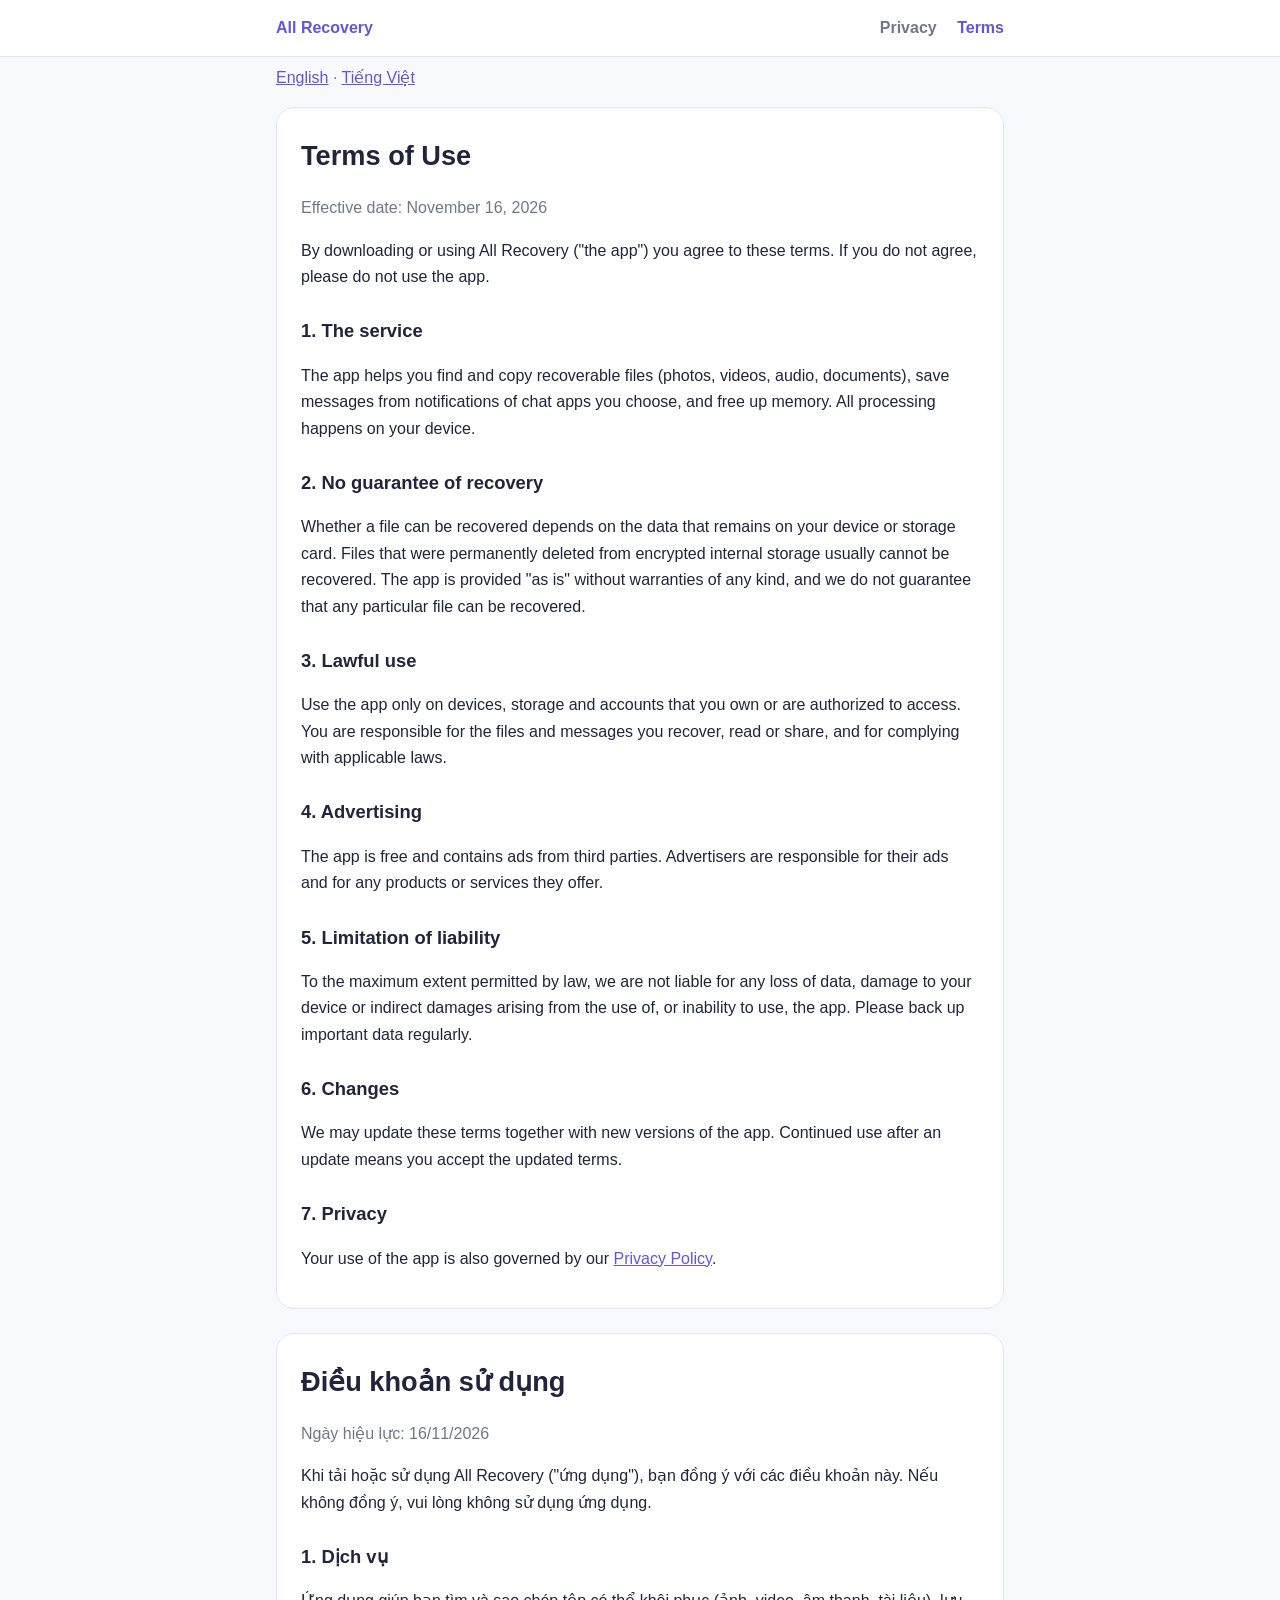
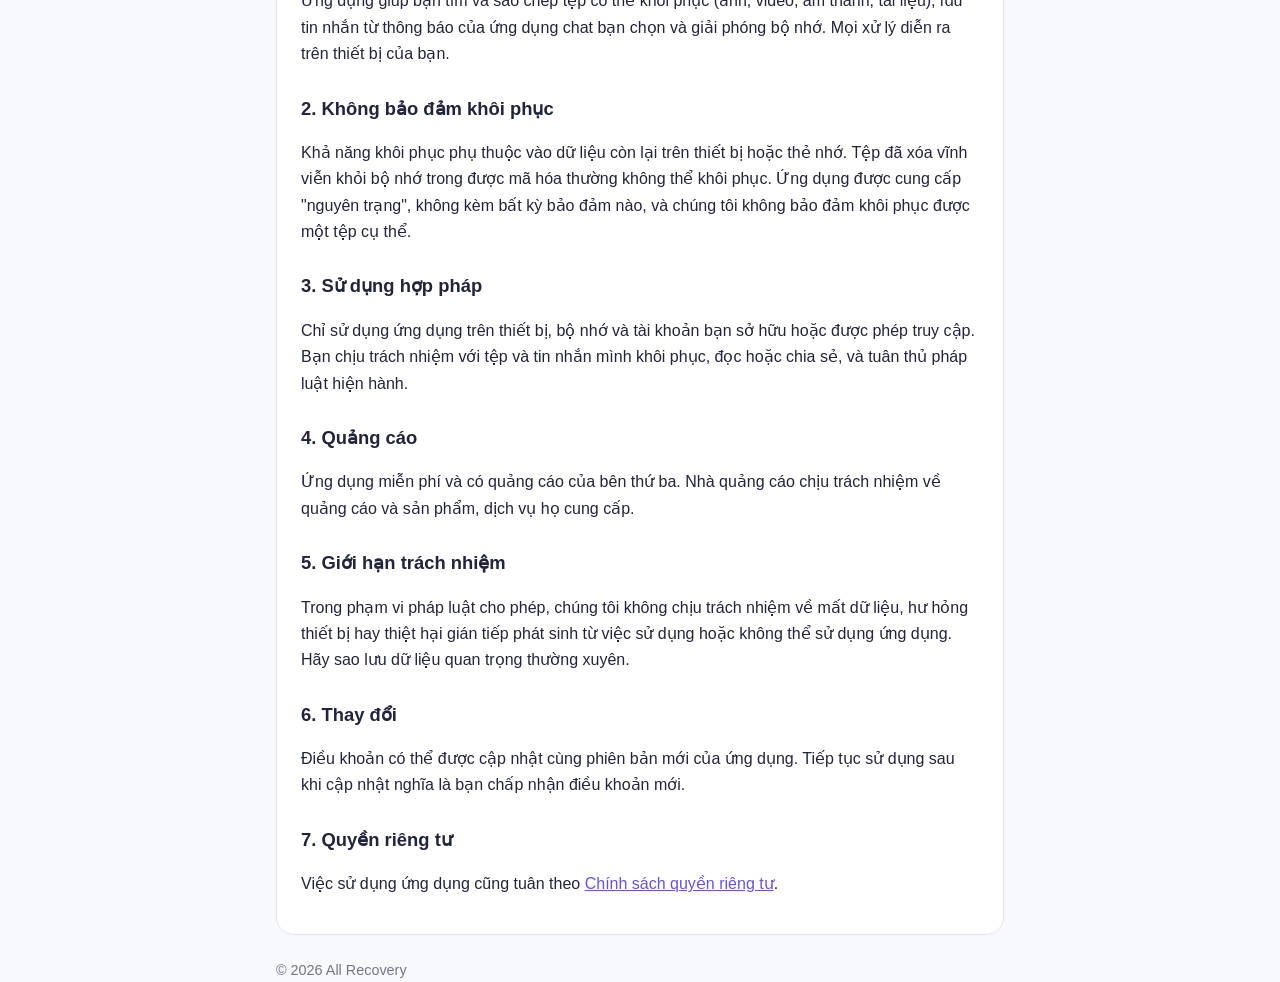
==== terms.html @ 8019b17d "add privacy policy and terms" ====
<!doctype html>
<html lang="en">
<head>
  <meta charset="utf-8">
  <meta name="viewport" content="width=device-width, initial-scale=1">
  <title>All Recovery – Terms of Use</title>
  <link rel="stylesheet" href="style.css">
</head>
<body>
  <header>
    <div class="wrap">
      <span class="brand">All Recovery</span>
      <nav>
        <a href="index.html">Privacy</a>
        <a href="terms.html" class="active">Terms</a>
      </nav>
    </div>
  </header>

  <main class="wrap">
    <div class="lang">
      <a href="#en">English</a> · <a href="#vi">Tiếng Việt</a>
    </div>

    <article id="en">
      <h1>Terms of Use</h1>
      <p class="muted">Effective date: November 16, 2026</p>
      <p>By downloading or using All Recovery ("the app") you agree to these terms. If you do not agree, please do
        not use the app.</p>

      <h2>1. The service</h2>
      <p>The app helps you find and copy recoverable files (photos, videos, audio, documents), save messages from
        notifications of chat apps you choose, and free up memory. All processing happens on your device.</p>

      <h2>2. No guarantee of recovery</h2>
      <p>Whether a file can be recovered depends on the data that remains on your device or storage card. Files that
        were permanently deleted from encrypted internal storage usually cannot be recovered. The app is provided
        "as is" without warranties of any kind, and we do not guarantee that any particular file can be recovered.</p>

      <h2>3. Lawful use</h2>
      <p>Use the app only on devices, storage and accounts that you own or are authorized to access. You are
        responsible for the files and messages you recover, read or share, and for complying with applicable laws.</p>

      <h2>4. Advertising</h2>
      <p>The app is free and contains ads from third parties. Advertisers are responsible for their ads and for
        any products or services they offer.</p>

      <h2>5. Limitation of liability</h2>
      <p>To the maximum extent permitted by law, we are not liable for any loss of data, damage to your device or
        indirect damages arising from the use of, or inability to use, the app. Please back up important data
        regularly.</p>

      <h2>6. Changes</h2>
      <p>We may update these terms together with new versions of the app. Continued use after an update means you
        accept the updated terms.</p>

      <h2>7. Privacy</h2>
      <p>Your use of the app is also governed by our <a href="index.html">Privacy Policy</a>.</p>
    </article>

    <hr>

    <article id="vi" lang="vi">
      <h1>Điều khoản sử dụng</h1>
      <p class="muted">Ngày hiệu lực: 16/11/2026</p>
      <p>Khi tải hoặc sử dụng All Recovery ("ứng dụng"), bạn đồng ý với các điều khoản này. Nếu không đồng ý, vui
        lòng không sử dụng ứng dụng.</p>

      <h2>1. Dịch vụ</h2>
      <p>Ứng dụng giúp bạn tìm và sao chép tệp có thể khôi phục (ảnh, video, âm thanh, tài liệu), lưu tin nhắn từ
        thông báo của ứng dụng chat bạn chọn và giải phóng bộ nhớ. Mọi xử lý diễn ra trên thiết bị của bạn.</p>

      <h2>2. Không bảo đảm khôi phục</h2>
      <p>Khả năng khôi phục phụ thuộc vào dữ liệu còn lại trên thiết bị hoặc thẻ nhớ. Tệp đã xóa vĩnh viễn khỏi bộ
        nhớ trong được mã hóa thường không thể khôi phục. Ứng dụng được cung cấp "nguyên trạng", không kèm bất kỳ bảo
        đảm nào, và chúng tôi không bảo đảm khôi phục được một tệp cụ thể.</p>

      <h2>3. Sử dụng hợp pháp</h2>
      <p>Chỉ sử dụng ứng dụng trên thiết bị, bộ nhớ và tài khoản bạn sở hữu hoặc được phép truy cập. Bạn chịu trách
        nhiệm với tệp và tin nhắn mình khôi phục, đọc hoặc chia sẻ, và tuân thủ pháp luật hiện hành.</p>

      <h2>4. Quảng cáo</h2>
      <p>Ứng dụng miễn phí và có quảng cáo của bên thứ ba. Nhà quảng cáo chịu trách nhiệm về quảng cáo và sản phẩm,
        dịch vụ họ cung cấp.</p>

      <h2>5. Giới hạn trách nhiệm</h2>
      <p>Trong phạm vi pháp luật cho phép, chúng tôi không chịu trách nhiệm về mất dữ liệu, hư hỏng thiết bị hay
        thiệt hại gián tiếp phát sinh từ việc sử dụng hoặc không thể sử dụng ứng dụng. Hãy sao lưu dữ liệu quan trọng
        thường xuyên.</p>

      <h2>6. Thay đổi</h2>
      <p>Điều khoản có thể được cập nhật cùng phiên bản mới của ứng dụng. Tiếp tục sử dụng sau khi cập nhật nghĩa là
        bạn chấp nhận điều khoản mới.</p>

      <h2>7. Quyền riêng tư</h2>
      <p>Việc sử dụng ứng dụng cũng tuân theo <a href="index.html#vi">Chính sách quyền riêng tư</a>.</p>
    </article>
  </main>

  <footer class="wrap muted">© 2026 All Recovery</footer>
</body>
</html>
---- style.css ----
:root {
  --bg: #f8f9fd;
  --surface: #ffffff;
  --ink: #22243b;
  --muted: #74758a;
  --primary: #6554d9;
  --line: #e6e0ff;
}

@media (prefers-color-scheme: dark) {
  :root {
    --bg: #121320;
    --surface: #1c1d2e;
    --ink: #ececf4;
    --muted: #a3a4b8;
    --primary: #9d90ff;
    --line: #2c2d45;
  }
}

* { box-sizing: border-box; }

body {
  margin: 0;
  background: var(--bg);
  color: var(--ink);
  font: 16px/1.65 -apple-system, BlinkMacSystemFont, "Segoe UI", Roboto, "Helvetica Neue", Arial, sans-serif;
}

.wrap { max-width: 760px; margin: 0 auto; padding: 0 16px; }

header {
  background: var(--surface);
  border-bottom: 1px solid var(--line);
  position: sticky;
  top: 0;
}

header .wrap { display: flex; align-items: center; justify-content: space-between; height: 56px; }

.brand { font-weight: 700; color: var(--primary); }

nav a { margin-left: 16px; color: var(--muted); text-decoration: none; font-weight: 600; }
nav a.active { color: var(--primary); }

main { padding-top: 16px; padding-bottom: 32px; }

.lang { margin: 8px 0 16px; color: var(--muted); }

article {
  background: var(--surface);
  border: 1px solid var(--line);
  border-radius: 18px;
  padding: 8px 24px 20px;
  margin-bottom: 24px;
}

h1 { font-size: 1.7rem; margin: 18px 0 4px; }
h2 { font-size: 1.15rem; margin: 26px 0 6px; }
a { color: var(--primary); }
code { background: var(--line); padding: 1px 6px; border-radius: 6px; font-size: 0.9em; }
ul { padding-left: 22px; }
hr { display: none; }

.muted { color: var(--muted); }

footer { padding-bottom: 32px; font-size: 0.9rem; }
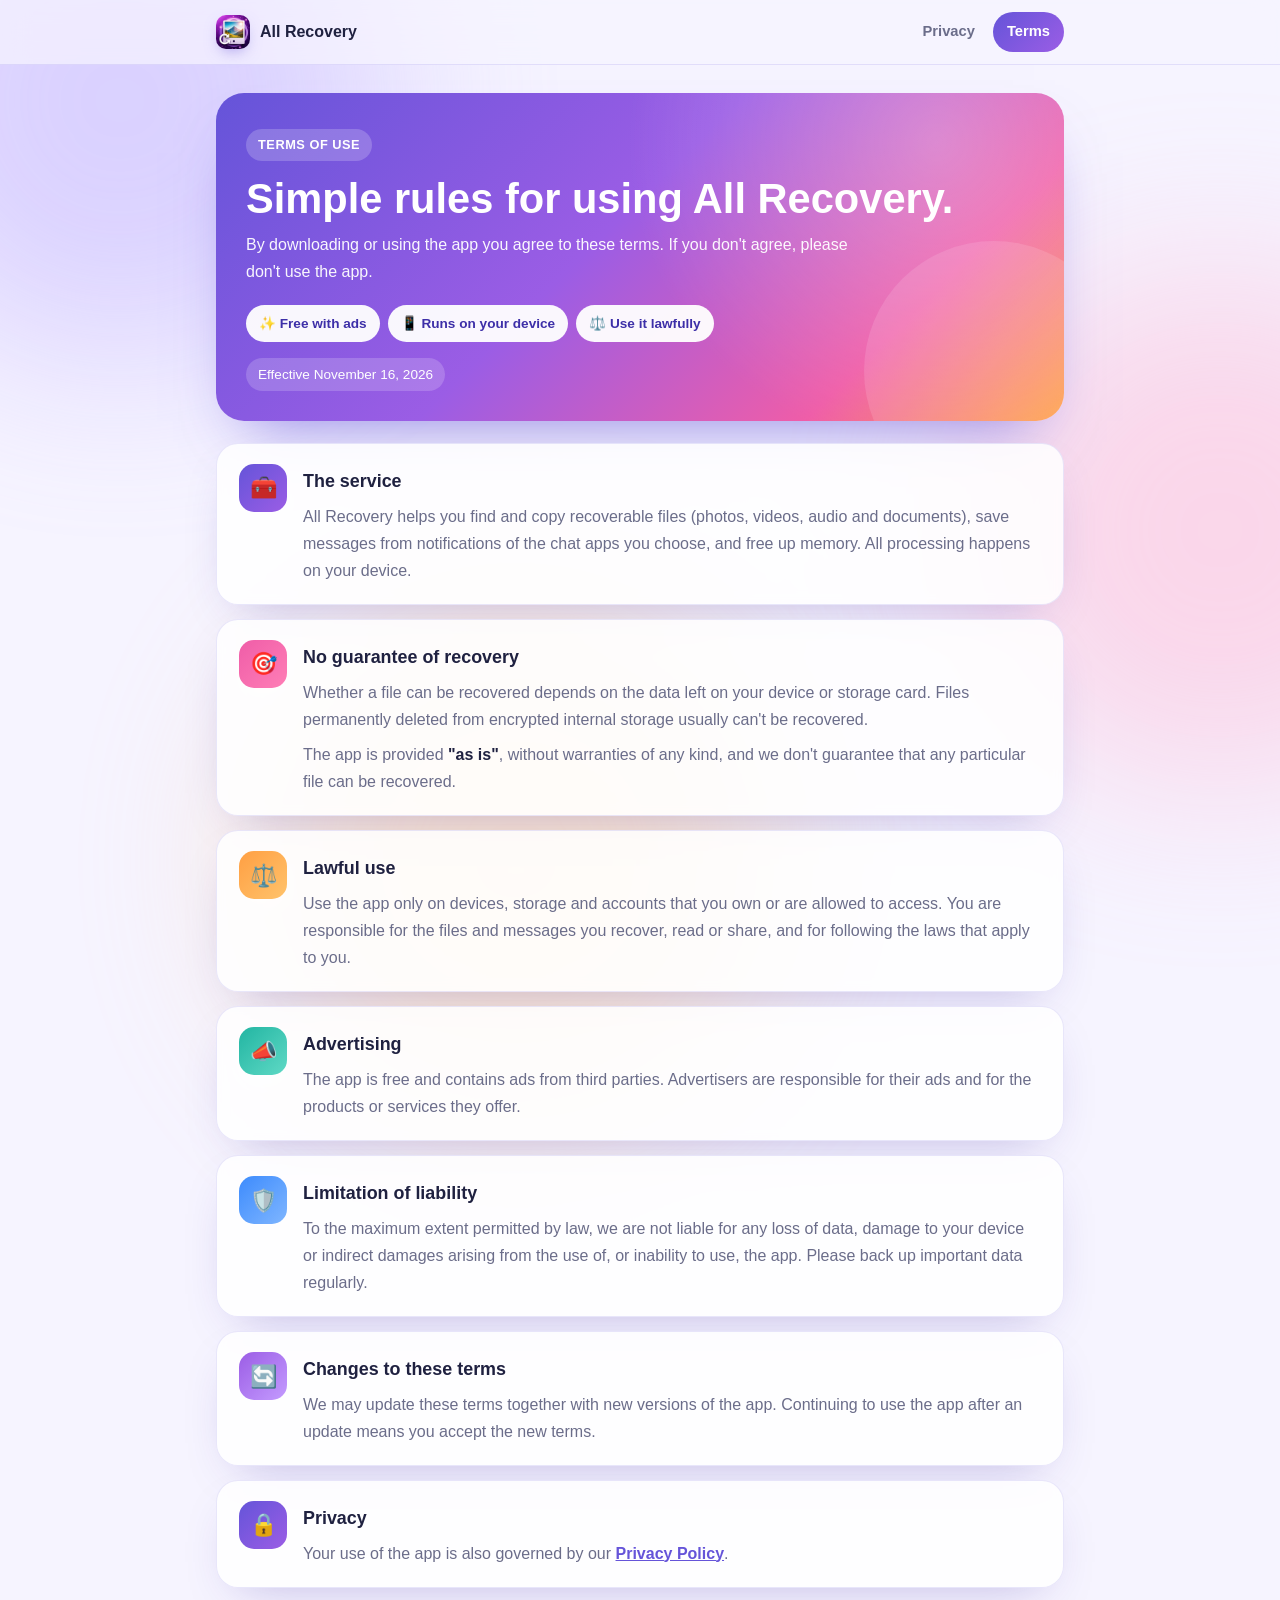
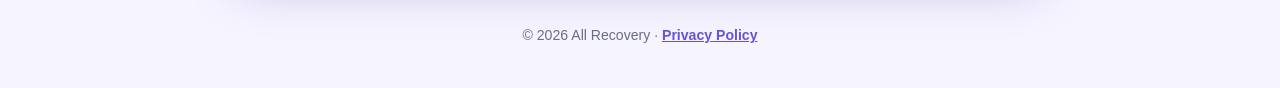
==== commit 340e4c0c: "redesign policy pages" ====
--- a/terms.html
+++ b/terms.html
@@ -3,13 +3,19 @@
 <head>
   <meta charset="utf-8">
   <meta name="viewport" content="width=device-width, initial-scale=1">
-  <title>All Recovery – Terms of Use</title>
+  <title>Terms of Use · All Recovery</title>
+  <meta name="description" content="Terms of use for the All Recovery app.">
+  <link rel="icon" href="assets/icon.png">
   <link rel="stylesheet" href="style.css">
 </head>
 <body>
+  <div class="blob b1"></div>
+  <div class="blob b2"></div>
+  <div class="blob b3"></div>
+
   <header>
-    <div class="wrap">
-      <span class="brand">All Recovery</span>
+    <div class="wrap bar">
+      <a class="brand" href="index.html"><img src="assets/icon.png" alt=""><span>All Recovery</span></a>
       <nav>
         <a href="index.html">Privacy</a>
         <a href="terms.html" class="active">Terms</a>
@@ -18,85 +24,88 @@
   </header>
 
   <main class="wrap">
-    <div class="lang">
-      <a href="#en">English</a> · <a href="#vi">Tiếng Việt</a>
+    <section class="hero">
+      <span class="eyebrow">Terms of Use</span>
+      <h1>Simple rules for using All Recovery.</h1>
+      <p>By downloading or using the app you agree to these terms. If you don't agree, please don't use the app.</p>
+      <div class="chips">
+        <span class="chip">✨ Free with ads</span>
+        <span class="chip">📱 Runs on your device</span>
+        <span class="chip">⚖️ Use it lawfully</span>
+      </div>
+      <span class="date">Effective November 16, 2026</span>
+    </section>
+
+    <div class="cards">
+      <article class="card" id="service">
+        <div class="icon">🧰</div>
+        <div>
+          <h2>The service</h2>
+          <p>All Recovery helps you find and copy recoverable files (photos, videos, audio and documents), save
+            messages from notifications of the chat apps you choose, and free up memory. All processing happens on
+            your device.</p>
+        </div>
+      </article>
+
+      <article class="card" id="no-guarantee">
+        <div class="icon">🎯</div>
+        <div>
+          <h2>No guarantee of recovery</h2>
+          <p>Whether a file can be recovered depends on the data left on your device or storage card. Files
+            permanently deleted from encrypted internal storage usually can't be recovered.</p>
+          <p>The app is provided <strong>"as is"</strong>, without warranties of any kind, and we don't guarantee that
+            any particular file can be recovered.</p>
+        </div>
+      </article>
+
+      <article class="card" id="lawful">
+        <div class="icon">⚖️</div>
+        <div>
+          <h2>Lawful use</h2>
+          <p>Use the app only on devices, storage and accounts that you own or are allowed to access. You are
+            responsible for the files and messages you recover, read or share, and for following the laws that apply
+            to you.</p>
+        </div>
+      </article>
+
+      <article class="card" id="ads">
+        <div class="icon">📣</div>
+        <div>
+          <h2>Advertising</h2>
+          <p>The app is free and contains ads from third parties. Advertisers are responsible for their ads and for
+            the products or services they offer.</p>
+        </div>
+      </article>
+
+      <article class="card" id="liability">
+        <div class="icon">🛡️</div>
+        <div>
+          <h2>Limitation of liability</h2>
+          <p>To the maximum extent permitted by law, we are not liable for any loss of data, damage to your device or
+            indirect damages arising from the use of, or inability to use, the app. Please back up important data
+            regularly.</p>
+        </div>
+      </article>
+
+      <article class="card" id="changes">
+        <div class="icon">🔄</div>
+        <div>
+          <h2>Changes to these terms</h2>
+          <p>We may update these terms together with new versions of the app. Continuing to use the app after an
+            update means you accept the new terms.</p>
+        </div>
+      </article>
+
+      <article class="card" id="privacy">
+        <div class="icon">🔒</div>
+        <div>
+          <h2>Privacy</h2>
+          <p>Your use of the app is also governed by our <a href="index.html">Privacy Policy</a>.</p>
+        </div>
+      </article>
     </div>
-
-    <article id="en">
-      <h1>Terms of Use</h1>
-      <p class="muted">Effective date: November 16, 2026</p>
-      <p>By downloading or using All Recovery ("the app") you agree to these terms. If you do not agree, please do
-        not use the app.</p>
-
-      <h2>1. The service</h2>
-      <p>The app helps you find and copy recoverable files (photos, videos, audio, documents), save messages from
-        notifications of chat apps you choose, and free up memory. All processing happens on your device.</p>
-
-      <h2>2. No guarantee of recovery</h2>
-      <p>Whether a file can be recovered depends on the data that remains on your device or storage card. Files that
-        were permanently deleted from encrypted internal storage usually cannot be recovered. The app is provided
-        "as is" without warranties of any kind, and we do not guarantee that any particular file can be recovered.</p>
-
-      <h2>3. Lawful use</h2>
-      <p>Use the app only on devices, storage and accounts that you own or are authorized to access. You are
-        responsible for the files and messages you recover, read or share, and for complying with applicable laws.</p>
-
-      <h2>4. Advertising</h2>
-      <p>The app is free and contains ads from third parties. Advertisers are responsible for their ads and for
-        any products or services they offer.</p>
-
-      <h2>5. Limitation of liability</h2>
-      <p>To the maximum extent permitted by law, we are not liable for any loss of data, damage to your device or
-        indirect damages arising from the use of, or inability to use, the app. Please back up important data
-        regularly.</p>
-
-      <h2>6. Changes</h2>
-      <p>We may update these terms together with new versions of the app. Continued use after an update means you
-        accept the updated terms.</p>
-
-      <h2>7. Privacy</h2>
-      <p>Your use of the app is also governed by our <a href="index.html">Privacy Policy</a>.</p>
-    </article>
-
-    <hr>
-
-    <article id="vi" lang="vi">
-      <h1>Điều khoản sử dụng</h1>
-      <p class="muted">Ngày hiệu lực: 16/11/2026</p>
-      <p>Khi tải hoặc sử dụng All Recovery ("ứng dụng"), bạn đồng ý với các điều khoản này. Nếu không đồng ý, vui
-        lòng không sử dụng ứng dụng.</p>
-
-      <h2>1. Dịch vụ</h2>
-      <p>Ứng dụng giúp bạn tìm và sao chép tệp có thể khôi phục (ảnh, video, âm thanh, tài liệu), lưu tin nhắn từ
-        thông báo của ứng dụng chat bạn chọn và giải phóng bộ nhớ. Mọi xử lý diễn ra trên thiết bị của bạn.</p>
-
-      <h2>2. Không bảo đảm khôi phục</h2>
-      <p>Khả năng khôi phục phụ thuộc vào dữ liệu còn lại trên thiết bị hoặc thẻ nhớ. Tệp đã xóa vĩnh viễn khỏi bộ
-        nhớ trong được mã hóa thường không thể khôi phục. Ứng dụng được cung cấp "nguyên trạng", không kèm bất kỳ bảo
-        đảm nào, và chúng tôi không bảo đảm khôi phục được một tệp cụ thể.</p>
-
-      <h2>3. Sử dụng hợp pháp</h2>
-      <p>Chỉ sử dụng ứng dụng trên thiết bị, bộ nhớ và tài khoản bạn sở hữu hoặc được phép truy cập. Bạn chịu trách
-        nhiệm với tệp và tin nhắn mình khôi phục, đọc hoặc chia sẻ, và tuân thủ pháp luật hiện hành.</p>
-
-      <h2>4. Quảng cáo</h2>
-      <p>Ứng dụng miễn phí và có quảng cáo của bên thứ ba. Nhà quảng cáo chịu trách nhiệm về quảng cáo và sản phẩm,
-        dịch vụ họ cung cấp.</p>
-
-      <h2>5. Giới hạn trách nhiệm</h2>
-      <p>Trong phạm vi pháp luật cho phép, chúng tôi không chịu trách nhiệm về mất dữ liệu, hư hỏng thiết bị hay
-        thiệt hại gián tiếp phát sinh từ việc sử dụng hoặc không thể sử dụng ứng dụng. Hãy sao lưu dữ liệu quan trọng
-        thường xuyên.</p>
-
-      <h2>6. Thay đổi</h2>
-      <p>Điều khoản có thể được cập nhật cùng phiên bản mới của ứng dụng. Tiếp tục sử dụng sau khi cập nhật nghĩa là
-        bạn chấp nhận điều khoản mới.</p>
-
-      <h2>7. Quyền riêng tư</h2>
-      <p>Việc sử dụng ứng dụng cũng tuân theo <a href="index.html#vi">Chính sách quyền riêng tư</a>.</p>
-    </article>
   </main>
 
-  <footer class="wrap muted">© 2026 All Recovery</footer>
+  <footer>© 2026 All Recovery · <a href="index.html">Privacy Policy</a></footer>
 </body>
 </html>
--- a/style.css
+++ b/style.css
@@ -1,67 +1,220 @@
 :root {
-  --bg: #f8f9fd;
-  --surface: #ffffff;
-  --ink: #22243b;
-  --muted: #74758a;
+  --bg: #f6f4ff;
+  --surface: rgba(255, 255, 255, 0.86);
+  --surface-solid: #ffffff;
+  --ink: #1f2140;
+  --muted: #6b6d8a;
+  --line: rgba(101, 84, 217, 0.14);
   --primary: #6554d9;
-  --line: #e6e0ff;
+  --shadow: 0 18px 50px -24px rgba(60, 40, 160, 0.35);
+
+  --c1: #6554d9;
+  --c2: #ef5da8;
+  --c3: #ff9f43;
+  --c4: #22b5a2;
+  --c5: #3d8bfd;
+  --c6: #9b5de5;
 }
 
 @media (prefers-color-scheme: dark) {
   :root {
-    --bg: #121320;
-    --surface: #1c1d2e;
-    --ink: #ececf4;
-    --muted: #a3a4b8;
-    --primary: #9d90ff;
-    --line: #2c2d45;
+    --bg: #0f1022;
+    --surface: rgba(28, 29, 52, 0.82);
+    --surface-solid: #1c1d34;
+    --ink: #eeeefa;
+    --muted: #a6a7c4;
+    --line: rgba(157, 144, 255, 0.18);
+    --primary: #a99dff;
+    --shadow: 0 18px 50px -24px rgba(0, 0, 0, 0.7);
   }
 }
 
 * { box-sizing: border-box; }
+
+html { scroll-behavior: smooth; }
 
 body {
   margin: 0;
+  min-height: 100vh;
   background: var(--bg);
   color: var(--ink);
-  font: 16px/1.65 -apple-system, BlinkMacSystemFont, "Segoe UI", Roboto, "Helvetica Neue", Arial, sans-serif;
-}
-
-.wrap { max-width: 760px; margin: 0 auto; padding: 0 16px; }
-
+  font: 16px/1.7 "Inter", -apple-system, BlinkMacSystemFont, "Segoe UI", Roboto, "Helvetica Neue", Arial, sans-serif;
+  overflow-x: hidden;
+}
+
+/* Nền: các mảng màu mờ */
+.blob {
+  position: fixed;
+  z-index: -1;
+  width: 520px;
+  height: 520px;
+  border-radius: 50%;
+  filter: blur(90px);
+  opacity: 0.45;
+  pointer-events: none;
+}
+.blob.b1 { top: -160px; left: -140px; background: #b9a8ff; }
+.blob.b2 { top: 30%; right: -200px; background: #ffb3d1; }
+.blob.b3 { bottom: -220px; left: 20%; background: #ffd29e; }
+@media (prefers-color-scheme: dark) {
+  .blob { opacity: 0.22; }
+}
+
+.wrap { max-width: 880px; margin: 0 auto; padding: 0 16px; }
+
+/* Thanh trên */
 header {
-  background: var(--surface);
-  border-bottom: 1px solid var(--line);
   position: sticky;
   top: 0;
-}
-
-header .wrap { display: flex; align-items: center; justify-content: space-between; height: 56px; }
-
-.brand { font-weight: 700; color: var(--primary); }
-
-nav a { margin-left: 16px; color: var(--muted); text-decoration: none; font-weight: 600; }
-nav a.active { color: var(--primary); }
-
-main { padding-top: 16px; padding-bottom: 32px; }
-
-.lang { margin: 8px 0 16px; color: var(--muted); }
-
-article {
+  z-index: 10;
+  backdrop-filter: saturate(160%) blur(14px);
+  -webkit-backdrop-filter: saturate(160%) blur(14px);
+  background: color-mix(in srgb, var(--bg) 72%, transparent);
+  border-bottom: 1px solid var(--line);
+}
+.bar { display: flex; align-items: center; gap: 12px; height: 64px; }
+.brand { display: flex; align-items: center; gap: 10px; font-weight: 800; color: var(--ink); text-decoration: none; }
+.brand img { width: 34px; height: 34px; border-radius: 10px; box-shadow: 0 6px 16px -6px rgba(101, 84, 217, 0.6); }
+.bar nav { display: flex; gap: 4px; margin-left: auto; }
+.bar nav a {
+  padding: 7px 14px;
+  border-radius: 999px;
+  color: var(--muted);
+  text-decoration: none;
+  font-weight: 600;
+  font-size: 0.92rem;
+}
+.bar nav a.active { color: #fff; background: linear-gradient(135deg, var(--c1), var(--c6)); }
+
+/* Khối giới thiệu */
+.hero {
+  position: relative;
+  margin: 28px 0 22px;
+  padding: 36px 30px 30px;
+  border-radius: 28px;
+  color: #fff;
+  background:
+    radial-gradient(circle at 85% 15%, rgba(255, 255, 255, 0.28), transparent 40%),
+    linear-gradient(135deg, #6554d9 0%, #9b5de5 45%, #ef5da8 78%, #ff9f43 100%);
+  box-shadow: 0 30px 60px -30px rgba(101, 84, 217, 0.75);
+  overflow: hidden;
+}
+.hero::after {
+  content: "";
+  position: absolute;
+  right: -60px;
+  bottom: -80px;
+  width: 260px;
+  height: 260px;
+  border-radius: 50%;
+  background: rgba(255, 255, 255, 0.12);
+}
+.hero .eyebrow {
+  display: inline-block;
+  padding: 5px 12px;
+  border-radius: 999px;
+  background: rgba(255, 255, 255, 0.2);
+  font-size: 0.8rem;
+  font-weight: 700;
+  letter-spacing: 0.04em;
+  text-transform: uppercase;
+}
+.hero h1 { margin: 14px 0 8px; font-size: clamp(1.9rem, 5vw, 2.6rem); line-height: 1.15; }
+.hero p { margin: 0; max-width: 620px; opacity: 0.95; }
+.chips { display: flex; flex-wrap: wrap; gap: 8px; margin-top: 20px; position: relative; z-index: 1; }
+.chip {
+  padding: 7px 13px;
+  border-radius: 999px;
+  background: rgba(255, 255, 255, 0.95);
+  color: #3d2fa8;
+  font-weight: 700;
+  font-size: 0.85rem;
+}
+
+.date {
+  display: inline-block;
+  margin-top: 16px;
+  padding: 5px 12px;
+  border-radius: 999px;
+  background: rgba(255, 255, 255, 0.18);
+  font-size: 0.85rem;
+  position: relative;
+  z-index: 1;
+}
+
+/* Mục lục */
+.toc { display: flex; flex-wrap: wrap; gap: 8px; margin: 0 0 18px; }
+.toc a {
+  padding: 7px 13px;
+  border-radius: 999px;
+  border: 1px solid var(--line);
+  background: var(--surface);
+  color: var(--ink);
+  text-decoration: none;
+  font-size: 0.86rem;
+}
+.toc a:hover { border-color: var(--primary); color: var(--primary); }
+
+/* Thẻ nội dung */
+.cards { display: grid; gap: 14px; margin-bottom: 28px; }
+.card {
+  scroll-margin-top: 80px;
+  display: grid;
+  grid-template-columns: 48px 1fr;
+  gap: 16px;
+  padding: 20px 22px;
+  border-radius: 22px;
   background: var(--surface);
   border: 1px solid var(--line);
-  border-radius: 18px;
-  padding: 8px 24px 20px;
-  margin-bottom: 24px;
-}
-
-h1 { font-size: 1.7rem; margin: 18px 0 4px; }
-h2 { font-size: 1.15rem; margin: 26px 0 6px; }
-a { color: var(--primary); }
-code { background: var(--line); padding: 1px 6px; border-radius: 6px; font-size: 0.9em; }
-ul { padding-left: 22px; }
-hr { display: none; }
-
-.muted { color: var(--muted); }
-
-footer { padding-bottom: 32px; font-size: 0.9rem; }
+  box-shadow: var(--shadow);
+  backdrop-filter: blur(6px);
+}
+.icon {
+  width: 48px;
+  height: 48px;
+  border-radius: 15px;
+  display: grid;
+  place-items: center;
+  font-size: 22px;
+  color: #fff;
+  box-shadow: 0 10px 20px -10px currentColor;
+}
+.card:nth-child(6n + 1) .icon { background: linear-gradient(135deg, var(--c1), var(--c6)); }
+.card:nth-child(6n + 2) .icon { background: linear-gradient(135deg, var(--c2), #ff7eb6); }
+.card:nth-child(6n + 3) .icon { background: linear-gradient(135deg, var(--c3), #ffc36b); }
+.card:nth-child(6n + 4) .icon { background: linear-gradient(135deg, var(--c4), #5fd9c5); }
+.card:nth-child(6n + 5) .icon { background: linear-gradient(135deg, var(--c5), #7fb6ff); }
+.card:nth-child(6n + 6) .icon { background: linear-gradient(135deg, var(--c6), #c49bff); }
+.card h2 { margin: 2px 0 6px; font-size: 1.12rem; }
+.card p { margin: 0 0 8px; color: var(--muted); }
+.card p:last-child { margin-bottom: 0; }
+.card ul { margin: 6px 0 0; padding-left: 20px; color: var(--muted); }
+.card li { margin: 4px 0; }
+.card li strong, .card p strong { color: var(--ink); }
+a { color: var(--primary); font-weight: 600; }
+code {
+  padding: 1px 7px;
+  border-radius: 7px;
+  background: color-mix(in srgb, var(--primary) 14%, transparent);
+  color: var(--ink);
+  font-size: 0.88em;
+}
+
+.partners { display: flex; flex-wrap: wrap; gap: 8px; margin-top: 10px; }
+.partners a {
+  padding: 6px 12px;
+  border-radius: 999px;
+  border: 1px solid var(--line);
+  background: var(--surface-solid);
+  text-decoration: none;
+  font-size: 0.86rem;
+}
+
+footer { padding: 8px 0 40px; color: var(--muted); font-size: 0.88rem; text-align: center; }
+
+@media (max-width: 560px) {
+  .bar nav a { padding: 7px 10px; }
+  .brand span { display: none; }
+  .hero { padding: 28px 22px 24px; border-radius: 24px; }
+  .card { grid-template-columns: 1fr; gap: 12px; padding: 18px; }
+}
